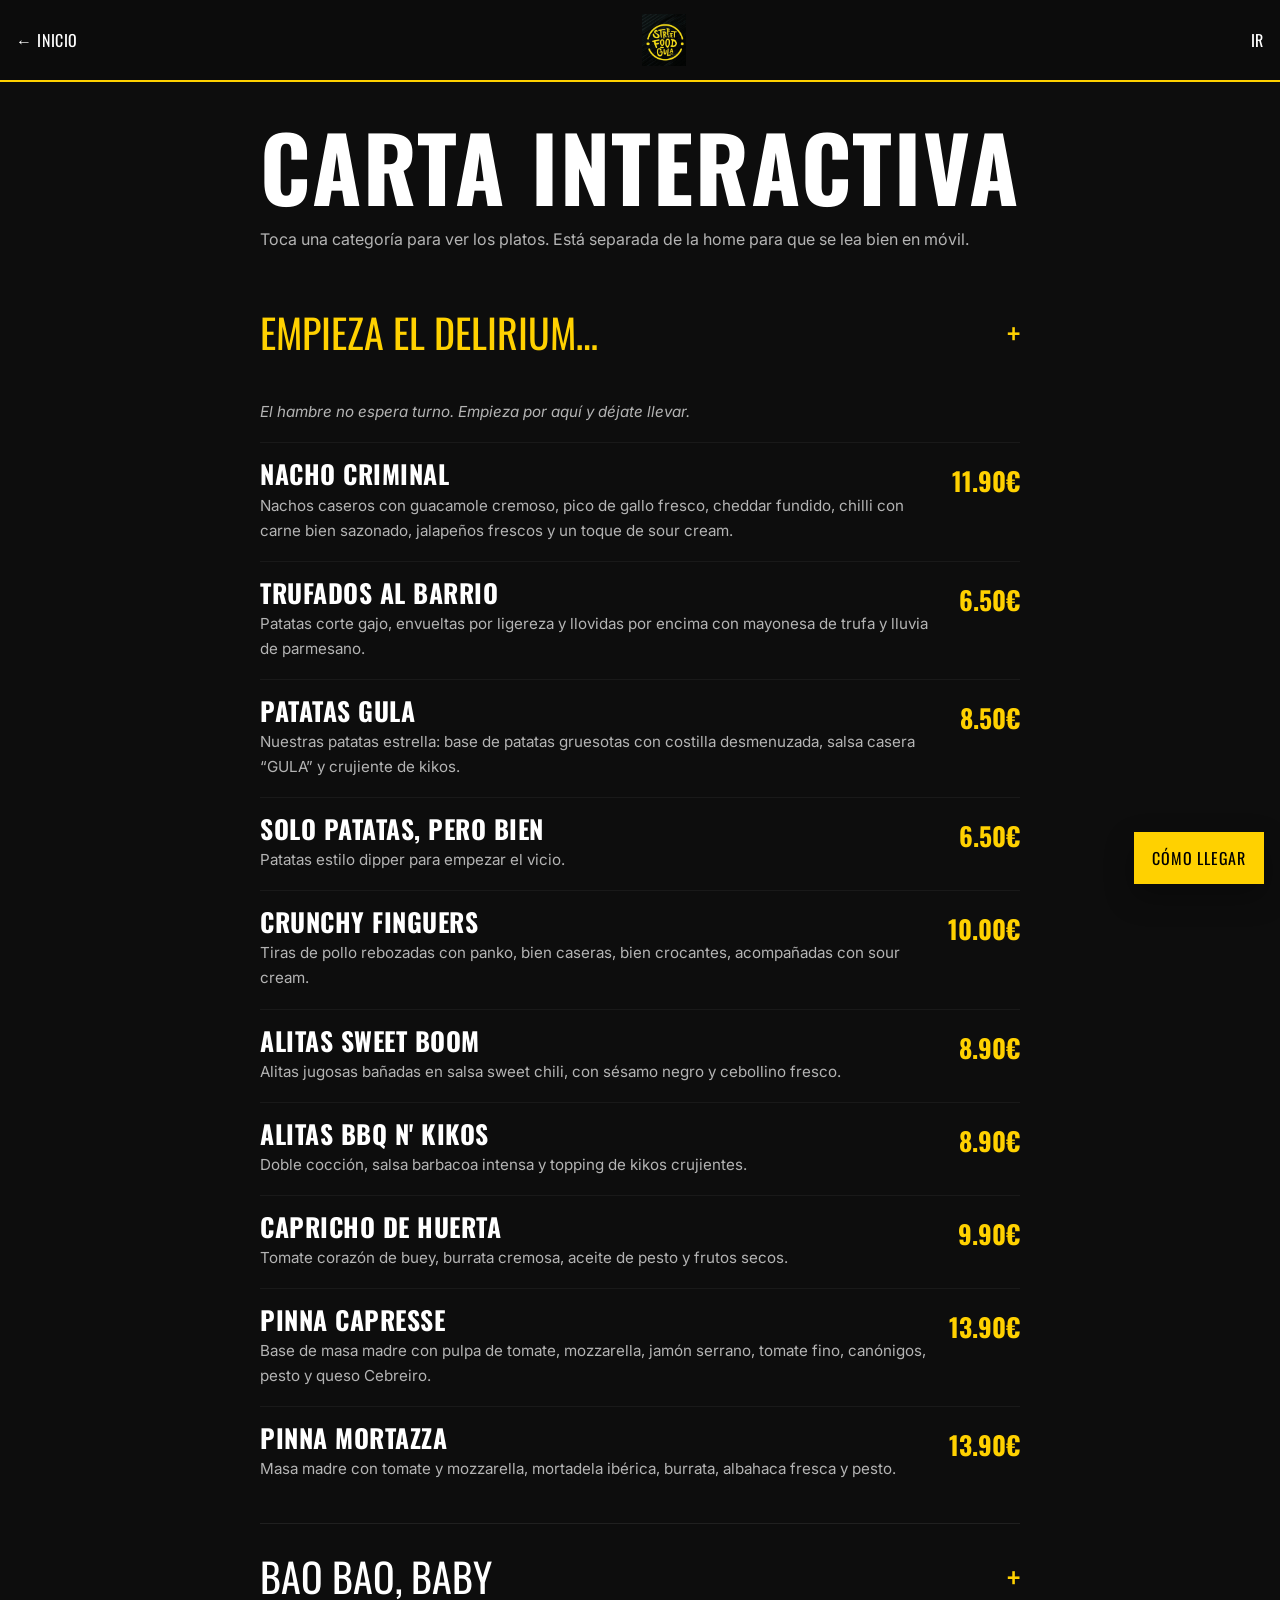
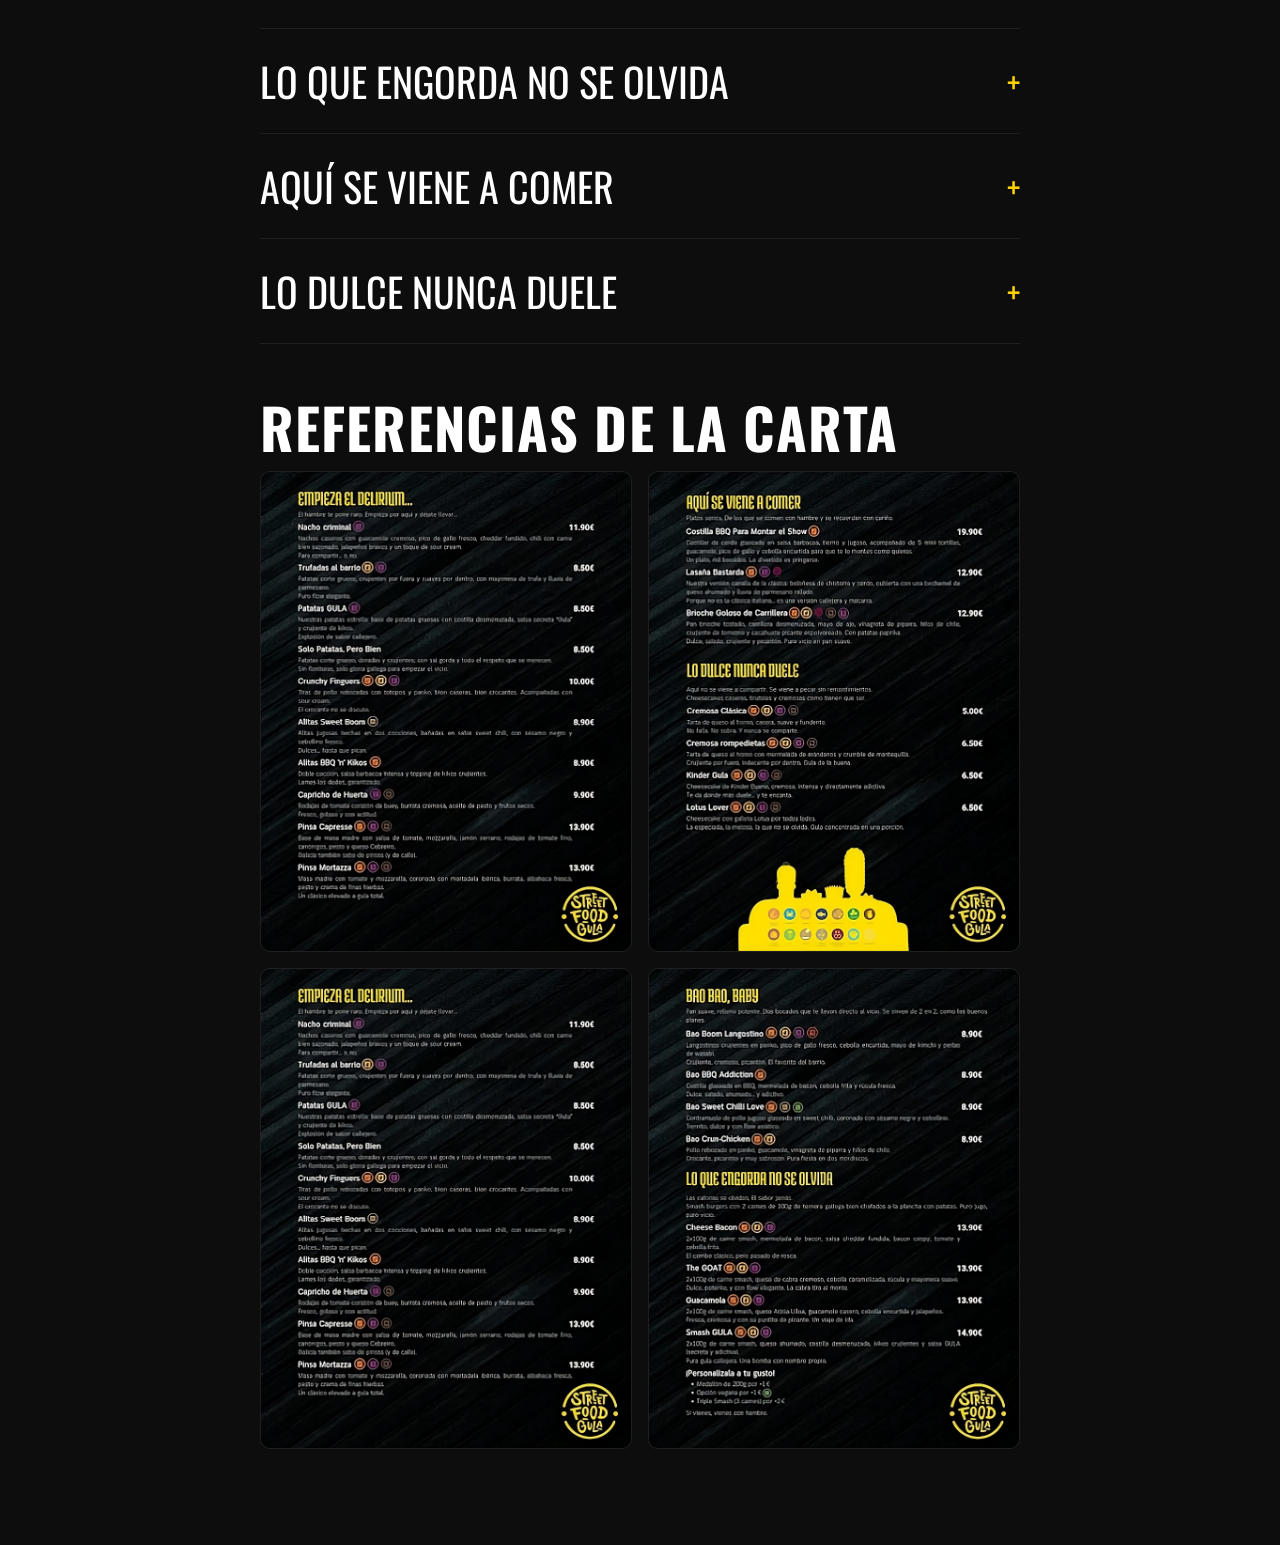
==== menu.html @ 39c8daf2 "Add files via upload" ====
<!DOCTYPE html>
<html lang="es">
<head>
  <meta charset="UTF-8" />
  <meta name="viewport" content="width=device-width, initial-scale=1.0" />
  <title>Carta | Street Food Gula</title>
  <link rel="preconnect" href="https://fonts.googleapis.com">
  <link rel="preconnect" href="https://fonts.gstatic.com" crossorigin>
  <link href="https://fonts.googleapis.com/css2?family=Oswald:wght@400;500;700&family=Inter:wght@400;500;600;700&display=swap" rel="stylesheet">
  <link rel="stylesheet" href="styles.css" />
</head>
<body class="menu-page">
  <header class="menu-header">
    <a href="index.html" class="back-link">← Inicio</a>
    <img src="assets/logo.png" alt="Street Food Gula">
    <a href="https://share.google/LR1T3JtPwgAeuGcsm" target="_blank" rel="noopener" class="back-link">Ir</a>
  </header>

  <main class="menu-main container narrow">
    <section class="menu-top">
      <h1>Carta interactiva</h1>
      <p>Toca una categoría para ver los platos. Está separada de la home para que se lea bien en móvil.</p>
    </section>

    <div class="accordion">
      <section class="accordion-item open">
        <button class="accordion-trigger">Empieza el Delirium… <span>+</span></button>
        <div class="accordion-content">
          <p class="menu-note">El hambre no espera turno. Empieza por aquí y déjate llevar.</p>
          <div class="menu-item"><div><h3>Nacho criminal</h3><p>Nachos caseros con guacamole cremoso, pico de gallo fresco, cheddar fundido, chilli con carne bien sazonado, jalapeños frescos y un toque de sour cream.</p></div><strong>11.90€</strong></div>
          <div class="menu-item"><div><h3>Trufados al barrio</h3><p>Patatas corte gajo, envueltas por ligereza y llovidas por encima con mayonesa de trufa y lluvia de parmesano.</p></div><strong>6.50€</strong></div>
          <div class="menu-item"><div><h3>Patatas GULA</h3><p>Nuestras patatas estrella: base de patatas gruesotas con costilla desmenuzada, salsa casera “GULA” y crujiente de kikos.</p></div><strong>8.50€</strong></div>
          <div class="menu-item"><div><h3>Solo Patatas, Pero Bien</h3><p>Patatas estilo dipper para empezar el vicio.</p></div><strong>6.50€</strong></div>
          <div class="menu-item"><div><h3>Crunchy Finguers</h3><p>Tiras de pollo rebozadas con panko, bien caseras, bien crocantes, acompañadas con sour cream.</p></div><strong>10.00€</strong></div>
          <div class="menu-item"><div><h3>Alitas Sweet Boom</h3><p>Alitas jugosas bañadas en salsa sweet chili, con sésamo negro y cebollino fresco.</p></div><strong>8.90€</strong></div>
          <div class="menu-item"><div><h3>Alitas BBQ n' Kikos</h3><p>Doble cocción, salsa barbacoa intensa y topping de kikos crujientes.</p></div><strong>8.90€</strong></div>
          <div class="menu-item"><div><h3>Capricho de Huerta</h3><p>Tomate corazón de buey, burrata cremosa, aceite de pesto y frutos secos.</p></div><strong>9.90€</strong></div>
          <div class="menu-item"><div><h3>Pinna Capresse</h3><p>Base de masa madre con pulpa de tomate, mozzarella, jamón serrano, tomate fino, canónigos, pesto y queso Cebreiro.</p></div><strong>13.90€</strong></div>
          <div class="menu-item"><div><h3>Pinna Mortazza</h3><p>Masa madre con tomate y mozzarella, mortadela ibérica, burrata, albahaca fresca y pesto.</p></div><strong>13.90€</strong></div>
        </div>
      </section>

      <section class="accordion-item">
        <button class="accordion-trigger">Bao Bao, Baby <span>+</span></button>
        <div class="accordion-content">
          <p class="menu-note">Pan suave, relleno potente. Dos bocados que te llevan directo al vicio.</p>
          <div class="menu-item"><div><h3>Bao Boom Langostino</h3><p>Langostinos crujientes en panko, pico de gallo fresco, cebolla encurtida, mayo de kimchi y perlas de wasabi.</p></div><strong>8.90€</strong></div>
          <div class="menu-item"><div><h3>Bao BBQ Addiction</h3><p>Costilla glaseada en BBQ, mermelada de bacon, cebolla frita y rúcula fresca.</p></div><strong>8.90€</strong></div>
          <div class="menu-item"><div><h3>Bao Sweet Chilli Love</h3><p>Contramuslo de pollo glaseado en sweet chilli, con sésamo negro y cebollino.</p></div><strong>8.90€</strong></div>
          <div class="menu-item"><div><h3>Bao Crum-Chicken</h3><p>Pollo rebozado en panko, guacamole, vinagreta de páprika y hilos de chile.</p></div><strong>8.90€</strong></div>
        </div>
      </section>

      <section class="accordion-item">
        <button class="accordion-trigger">Lo que engorda no se olvida <span>+</span></button>
        <div class="accordion-content">
          <p class="menu-note">Smash burgers con 2 carnes de 100g de ternera gallega bien chafadas a la plancha.</p>
          <div class="menu-item"><div><h3>Cheese Bacon</h3><p>Carne smash, mermelada de bacon, salsa cheddar fundida, bacon crispy, tomate y cebolla frita.</p></div><strong>13.90€</strong></div>
          <div class="menu-item"><div><h3>The GOAT</h3><p>Queso de cabra cremoso, cebolla caramelizada, rúcula y mayonesa suave.</p></div><strong>13.90€</strong></div>
          <div class="menu-item"><div><h3>Guacamola</h3><p>Queso Arzúa Ulloa, guacamole casero, cebolla encurtida y jalapeños.</p></div><strong>13.90€</strong></div>
          <div class="menu-item"><div><h3>Smash GULA</h3><p>Queso ahumado, costilla desmenuzada, kikos crujientes y salsa GULA secreta.</p></div><strong>14.90€</strong></div>
          <div class="extra-box">
            <p class="extra-title">¡Personalízala a tu gusto!</p>
            <p>· Módulón de 200g por +1€</p>
            <p>· Opción vegana por +1€</p>
            <p>· Triple Smash (3 carnes) por +2€</p>
          </div>
        </div>
      </section>

      <section class="accordion-item">
        <button class="accordion-trigger">Aquí se viene a comer <span>+</span></button>
        <div class="accordion-content">
          <p class="menu-note">Platos serios. De los que se comen con hambre y te recuerdan con cariño.</p>
          <div class="menu-item"><div><h3>Costilla BBQ Para Montar el Show</h3><p>Costillar glaseado con mini tortillas, guacamole, pico de gallo y cebolla encurtida para montarlo a tu gusto.</p></div><strong>19.90€</strong></div>
          <div class="menu-item"><div><h3>Lasaña Bastarda</h3><p>Versión canalla de la clásica, con bolonesa potente y bechamel de queso ahumado.</p></div><strong>12.90€</strong></div>
          <div class="menu-item"><div><h3>Brioche Goloso de Carrillera</h3><p>Pan brioche tostado, carrillera desmenuzada, mayo de ajo y toques crujientes y picantes.</p></div><strong>12.90€</strong></div>
        </div>
      </section>

      <section class="accordion-item">
        <button class="accordion-trigger">Lo dulce nunca duele <span>+</span></button>
        <div class="accordion-content">
          <p class="menu-note">Aquí no se viene a compartir. Se viene a pecar sin remordimientos.</p>
          <div class="menu-item"><div><h3>Cremosa Clásica</h3><p>Tarta de queso al horno, casera, suave y fundente.</p></div><strong>5.00€</strong></div>
          <div class="menu-item"><div><h3>Cremosa rompedietas</h3><p>Tarta de queso con mermelada de arándanos y crumble de mantequilla.</p></div><strong>6.50€</strong></div>
          <div class="menu-item"><div><h3>Kinder Gula</h3><p>Cheesecake de Kinder Bueno, cremosa, intensa y adictiva.</p></div><strong>6.50€</strong></div>
          <div class="menu-item"><div><h3>Lotus Lover</h3><p>Cheesecake con galleta Lotus por todos lados.</p></div><strong>6.50€</strong></div>
        </div>
      </section>
    </div>

    <section class="menu-gallery">
      <h2>Referencias de la carta</h2>
      <div class="menu-gallery-grid">
        <img src="assets/menu1.webp" alt="Carta Street Food Gula 1">
        <img src="assets/menu2.webp" alt="Carta Street Food Gula 2">
        <img src="assets/menu3.webp" alt="Carta Street Food Gula 3">
        <img src="assets/menu4.webp" alt="Carta Street Food Gula 4">
      </div>
    </section>
  </main>

  <a href="https://share.google/LR1T3JtPwgAeuGcsm" target="_blank" rel="noopener" class="floating-cta">Cómo llegar</a>
  <script src="script.js"></script>
</body>
</html>
---- styles.css ----
:root {
  --bg: #0b0b0b;
  --panel: #111111;
  --text: #ffffff;
  --muted: #b4b4b4;
  --yellow: #ffd100;
  --border: rgba(255,255,255,0.08);
}
* { box-sizing: border-box; }
html { scroll-behavior: smooth; }
body {
  margin: 0;
  font-family: 'Inter', sans-serif;
  color: var(--text);
  background: linear-gradient(rgba(0,0,0,.82), rgba(0,0,0,.82)), #0b0b0b;
  background-image: linear-gradient(rgba(0,0,0,.86), rgba(0,0,0,.86)), radial-gradient(circle at top left, rgba(255,209,0,.08), transparent 35%);
  overflow-x: hidden;
}
img { max-width: 100%; display: block; }
a { color: inherit; text-decoration: none; }
.container { width: min(1120px, calc(100% - 32px)); margin: 0 auto; }
.narrow { width: min(760px, calc(100% - 32px)); }
.centered { text-align: center; }
h1,h2,h3 {
  font-family: 'Oswald', sans-serif;
  text-transform: uppercase;
  line-height: 0.98;
  letter-spacing: 0.02em;
  margin: 0 0 16px;
  max-width: 100%;
  overflow-wrap: anywhere;
}
h1 { font-size: clamp(2.6rem, 7vw, 5.8rem); }
h2 { font-size: clamp(2rem, 4.8vw, 3.5rem); }
h3 { font-size: clamp(1.4rem, 3vw, 2rem); }
p { line-height: 1.65; color: var(--muted); }
.btn {
  display: inline-flex;
  align-items: center;
  justify-content: center;
  gap: 8px;
  padding: 14px 24px;
  font-family: 'Oswald', sans-serif;
  text-transform: uppercase;
  letter-spacing: .08em;
  border: 2px solid transparent;
  transition: .25s ease;
}
.btn:hover { transform: translateY(-1px); }
.btn-yellow { background: var(--yellow); color: #000; }
.btn-yellow:hover { background: #fff; }
.btn-outline, .btn-outline-yellow { border-color: var(--yellow); color: var(--yellow); }
.btn-outline:hover, .btn-outline-yellow:hover { background: var(--yellow); color: #000; }
.btn-white { background: #fff; color: #000; }
.btn-black { background: #000; color: var(--yellow); }
.site-header {
  position: fixed; top: 0; left: 0; right: 0; z-index: 30;
  background: rgba(0,0,0,.82); backdrop-filter: blur(10px); border-bottom: 1px solid var(--border);
}
.nav-wrap { display: flex; align-items: center; justify-content: space-between; padding: 12px 0; }
.brand img { width: 52px; height: 52px; object-fit: contain; }
.nav-links { display: flex; align-items: center; gap: 16px; }
.nav-links a:not(.btn) { color: var(--muted); font-size: .95rem; }
.hero { position: relative; min-height: 100svh; display: grid; place-items: center; }
.hero-bg, .hero-bg img, .hero-overlay { position: absolute; inset: 0; }
.hero-bg img { width: 100%; height: 100%; object-fit: cover; object-position: center; }
.hero-overlay { background: rgba(0,0,0,.62); }
.hero-content { position: relative; z-index: 2; text-align: center; padding-top: 88px; }
.hero-logo { width: 92px; margin: 0 auto 24px; }
.hero h1 span, .cta-final h2 span { color: var(--yellow); }
.hero p { font-size: 1.1rem; max-width: 560px; margin: 0 auto 28px; color: rgba(255,255,255,.9); }
.hero-actions { display: flex; gap: 14px; justify-content: center; flex-wrap: wrap; }
.band-yellow { padding: 84px 0; border-top: 4px solid var(--yellow); border-bottom: 4px solid var(--yellow); }
.band-yellow .kicker { color: var(--yellow); font-family: 'Oswald', sans-serif; text-transform: uppercase; font-size: 1.25rem; letter-spacing: .06em; }
.concept, .menu-preview, .instagram-block, .cta-final, .venue { padding: 88px 0; }
.concept { background: #111; }
.two-col { display: grid; grid-template-columns: 1.1fr 1fr; gap: 48px; align-items: center; }
.image-card { border: 4px solid #fff; box-shadow: 0 20px 60px rgba(0,0,0,.35); overflow: hidden; }
.tilt-left { transform: rotate(-2deg); }
.text-block h2 { color: var(--yellow); }
.text-block p { margin-bottom: 24px; }
.venue { position: relative; }
.venue::before { content: ''; position: absolute; inset: 0; background: rgba(255,209,0,.06); }
.grid-venue { position: relative; z-index: 1; display: grid; grid-template-columns: 2fr 1fr; gap: 24px; align-items: stretch; }
.wide-photo img { width: 100%; height: 100%; min-height: 360px; object-fit: cover; filter: grayscale(1); transition: .5s ease; }
.wide-photo img:hover { filter: grayscale(0); }
.venue-card { background: var(--yellow); color: #000; padding: 32px; display: flex; flex-direction: column; justify-content: center; }
.venue-card p { color: rgba(0,0,0,.78); }
.gallery { padding: 0 0 88px; }
.gallery-grid { display: grid; grid-template-columns: repeat(4,1fr); gap: 8px; }
.gallery-grid img { width: 100%; aspect-ratio: 1/1; object-fit: cover; }
.menu-preview { background: #111; border-top: 4px solid var(--yellow); }
.subtitle { margin-bottom: 32px; }
.preview-grid { display: grid; grid-template-columns: repeat(2,1fr); gap: 16px; margin: 40px 0; }
.preview-card { border: 1px solid var(--border); background: rgba(255,255,255,.03); padding: 20px; text-align: left; }
.preview-card h3 { color: var(--yellow); margin-bottom: 14px; font-size: clamp(1.25rem,2vw,1.5rem); }
.preview-card ul { margin: 0; padding: 0; list-style: none; }
.preview-card li { color: rgba(255,255,255,.78); margin: 8px 0; }
.location-strip { background: var(--yellow); color: #000; padding: 18px 0; }
.strip-wrap { display: flex; align-items: center; justify-content: space-between; gap: 16px; }
.strip-wrap p { color: #000; margin: 0; font-weight: 700; }
.cta-final { background: #000; }
.footer-logo { width: 88px; margin: 0 auto 24px; }
.instagram-block { background: #111; border-top: 1px solid var(--border); }
.site-footer { background: #000; border-top: 1px solid var(--border); padding: 28px 0; }
.footer-wrap { display: flex; align-items: center; justify-content: space-between; gap: 20px; }
.footer-brand { display: flex; align-items: center; gap: 14px; }
.footer-brand img { width: 42px; height: 42px; object-fit: contain; }
.footer-brand p { margin: 4px 0 0; font-size: .8rem; }
.footer-links { display: flex; flex-wrap: wrap; gap: 16px; color: var(--muted); }

.menu-page { background: #0d0d0d; }
.menu-header {
  position: sticky; top: 0; z-index: 30; display: flex; align-items: center; justify-content: space-between;
  padding: 14px 16px; background: rgba(13,13,13,.94); backdrop-filter: blur(10px); border-bottom: 2px solid var(--yellow);
}
.menu-header img { width: 52px; height: 52px; object-fit: contain; }
.back-link { color: #fff; font-family: 'Oswald', sans-serif; text-transform: uppercase; letter-spacing: .04em; }
.menu-main { padding: 40px 0 96px; }
.menu-top p { margin-bottom: 28px; }
.accordion-item { border-bottom: 1px solid var(--border); }
.accordion-trigger {
  width: 100%; background: transparent; border: 0; color: #fff; cursor: pointer; text-align: left;
  display: flex; justify-content: space-between; align-items: center; padding: 22px 0; font-family: 'Oswald', sans-serif;
  text-transform: uppercase; font-size: clamp(1.5rem, 4vw, 2.5rem);
}
.accordion-trigger span { color: var(--yellow); font-size: 2rem; }
.accordion-content { display: none; padding: 0 0 24px; }
.accordion-item.open .accordion-content { display: block; }
.accordion-item.open .accordion-trigger { color: var(--yellow); }
.menu-note { font-style: italic; font-size: .95rem; margin-bottom: 18px; }
.menu-item {
  display: grid; grid-template-columns: 1fr auto; gap: 16px; align-items: start;
  padding: 18px 0; border-top: 1px solid rgba(255,255,255,.05);
}
.menu-item h3 { font-size: clamp(1.15rem, 3vw, 1.6rem); margin-bottom: 6px; }
.menu-item p { font-size: .95rem; margin: 0; }
.menu-item strong { font-family: 'Oswald', sans-serif; color: var(--yellow); font-size: clamp(1.2rem, 3vw, 1.6rem); white-space: nowrap; }
.extra-box { margin-top: 16px; padding: 16px; background: rgba(255,209,0,.08); border-top: 1px solid rgba(255,209,0,.3); }
.extra-title { color: var(--yellow); font-family: 'Oswald', sans-serif; text-transform: uppercase; }
.menu-gallery { padding-top: 56px; }
.menu-gallery-grid { display: grid; grid-template-columns: repeat(2,1fr); gap: 16px; }
.menu-gallery-grid img { width: 100%; border: 1px solid var(--border); border-radius: 10px; }
.floating-cta {
  position: fixed; right: 16px; bottom: 16px; z-index: 40; background: var(--yellow); color: #000;
  padding: 14px 18px; font-family: 'Oswald', sans-serif; text-transform: uppercase; letter-spacing: .05em;
  box-shadow: 0 12px 30px rgba(0,0,0,.3);
}

@media (max-width: 860px) {
  .two-col, .grid-venue, .preview-grid, .gallery-grid, .menu-gallery-grid { grid-template-columns: 1fr; }
  .strip-wrap, .footer-wrap { flex-direction: column; text-align: center; }
}
@media (max-width: 640px) {
  .nav-links a:not(.btn) { display: none; }
  .hero-actions { flex-direction: column; }
  .concept, .menu-preview, .instagram-block, .cta-final, .venue, .band-yellow { padding: 68px 0; }
  .menu-item { grid-template-columns: 1fr; }
  .menu-item strong { padding-top: 6px; }
}
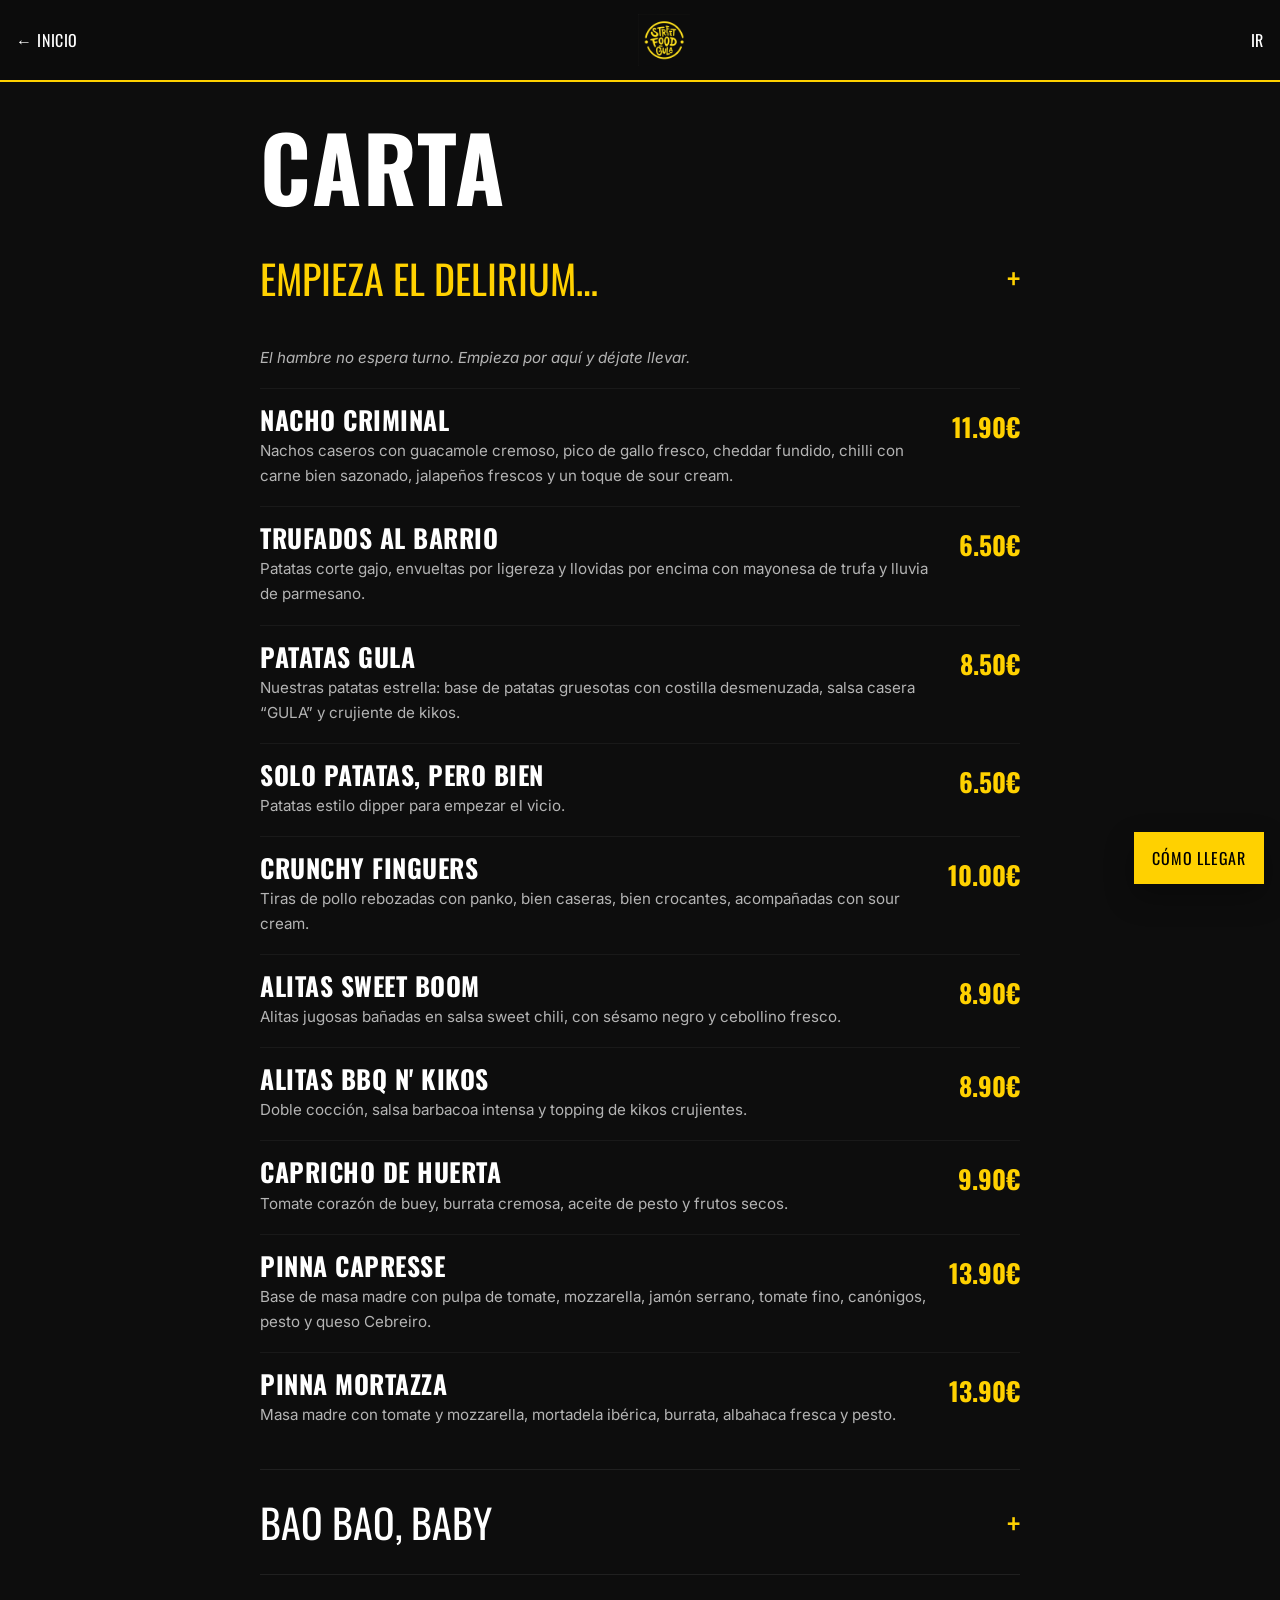
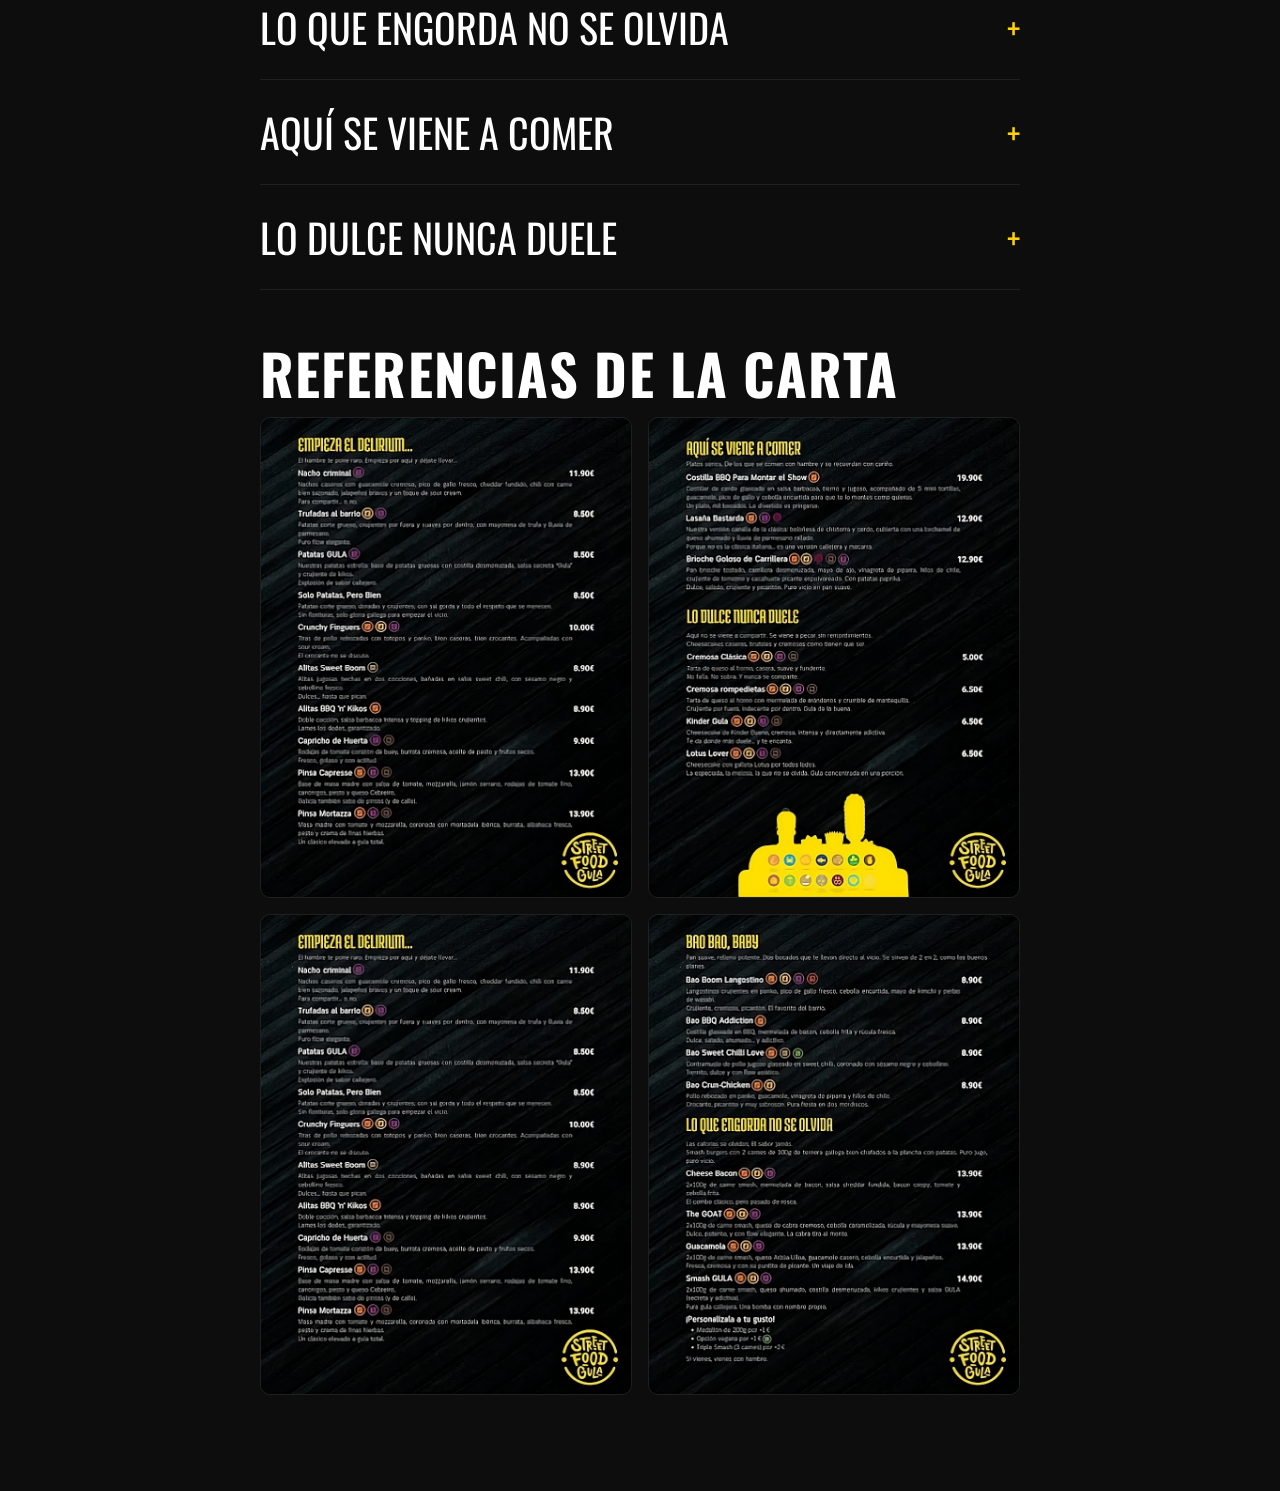
==== commit 507edeb8: "Update menu.html" ====
--- a/menu.html
+++ b/menu.html
@@ -18,8 +18,7 @@
 
   <main class="menu-main container narrow">
     <section class="menu-top">
-      <h1>Carta interactiva</h1>
-      <p>Toca una categoría para ver los platos. Está separada de la home para que se lea bien en móvil.</p>
+      <h1>Carta </h1>
     </section>
 
     <div class="accordion">
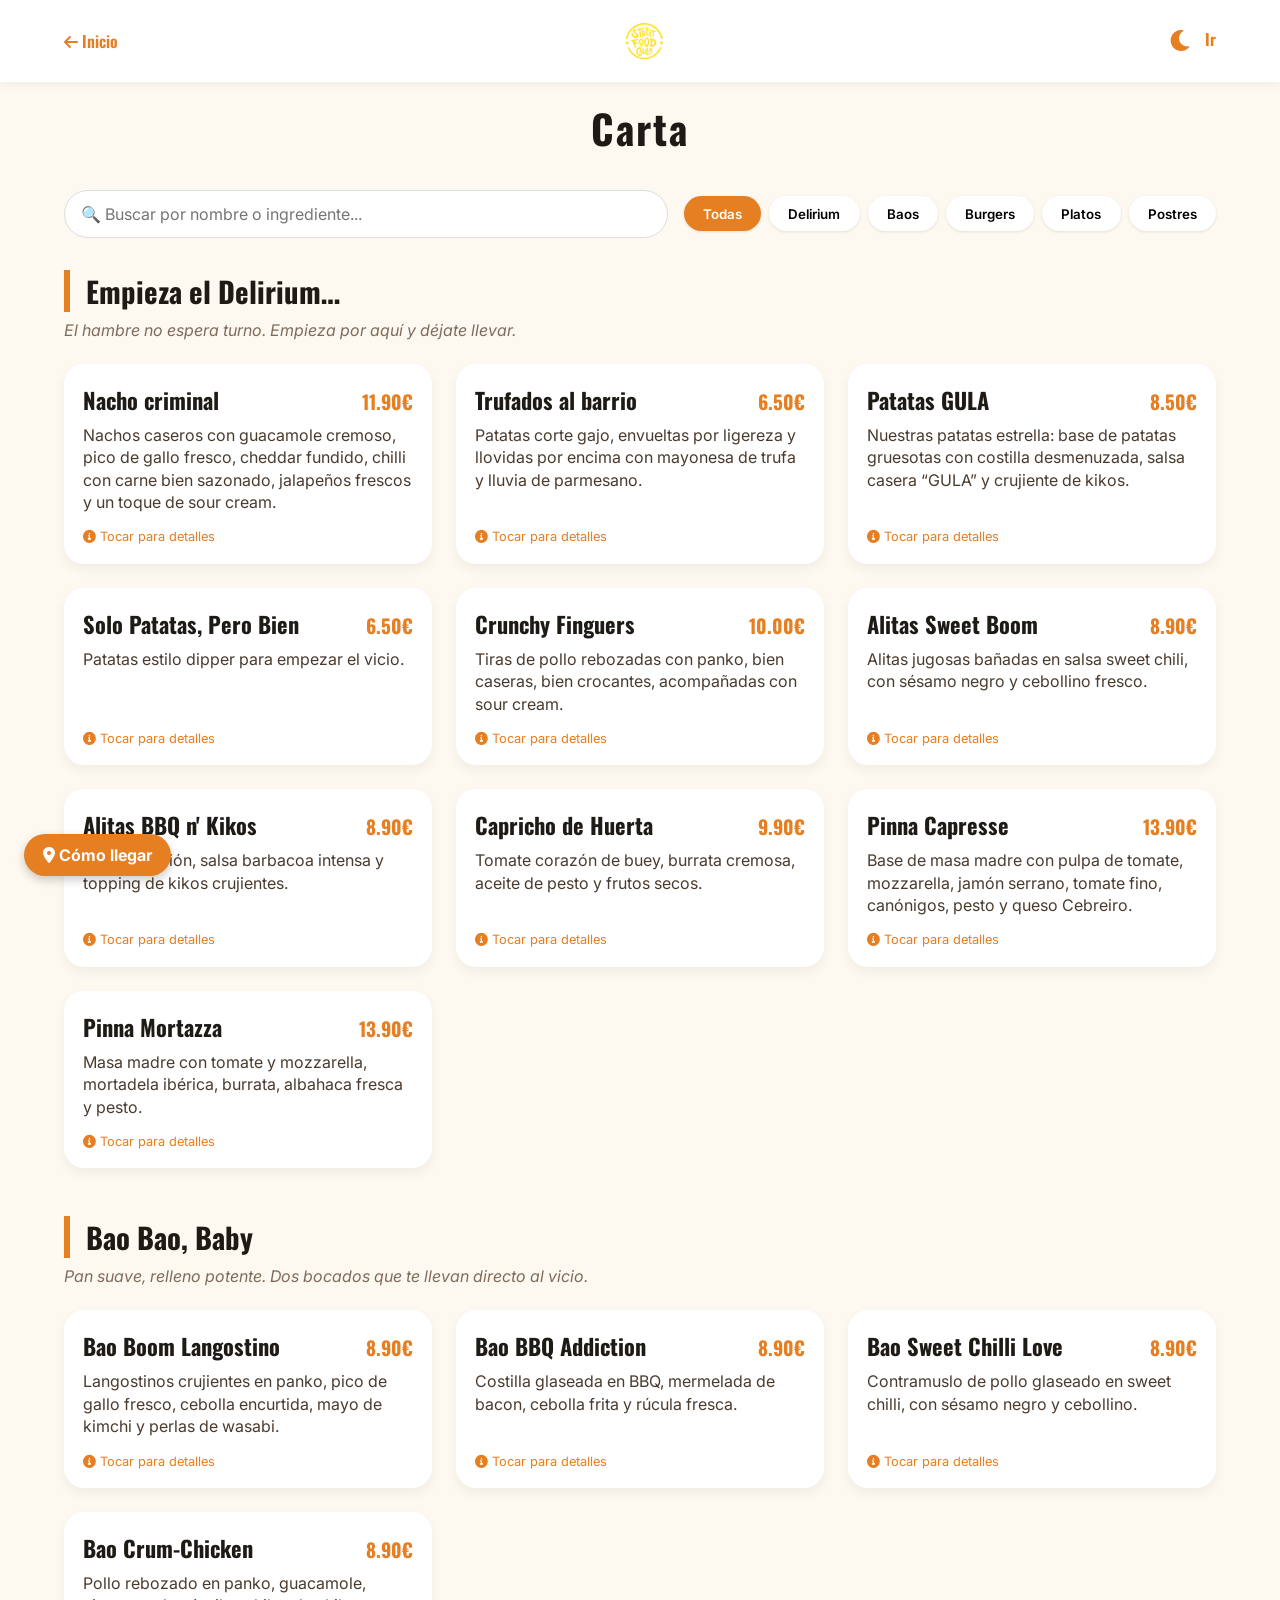
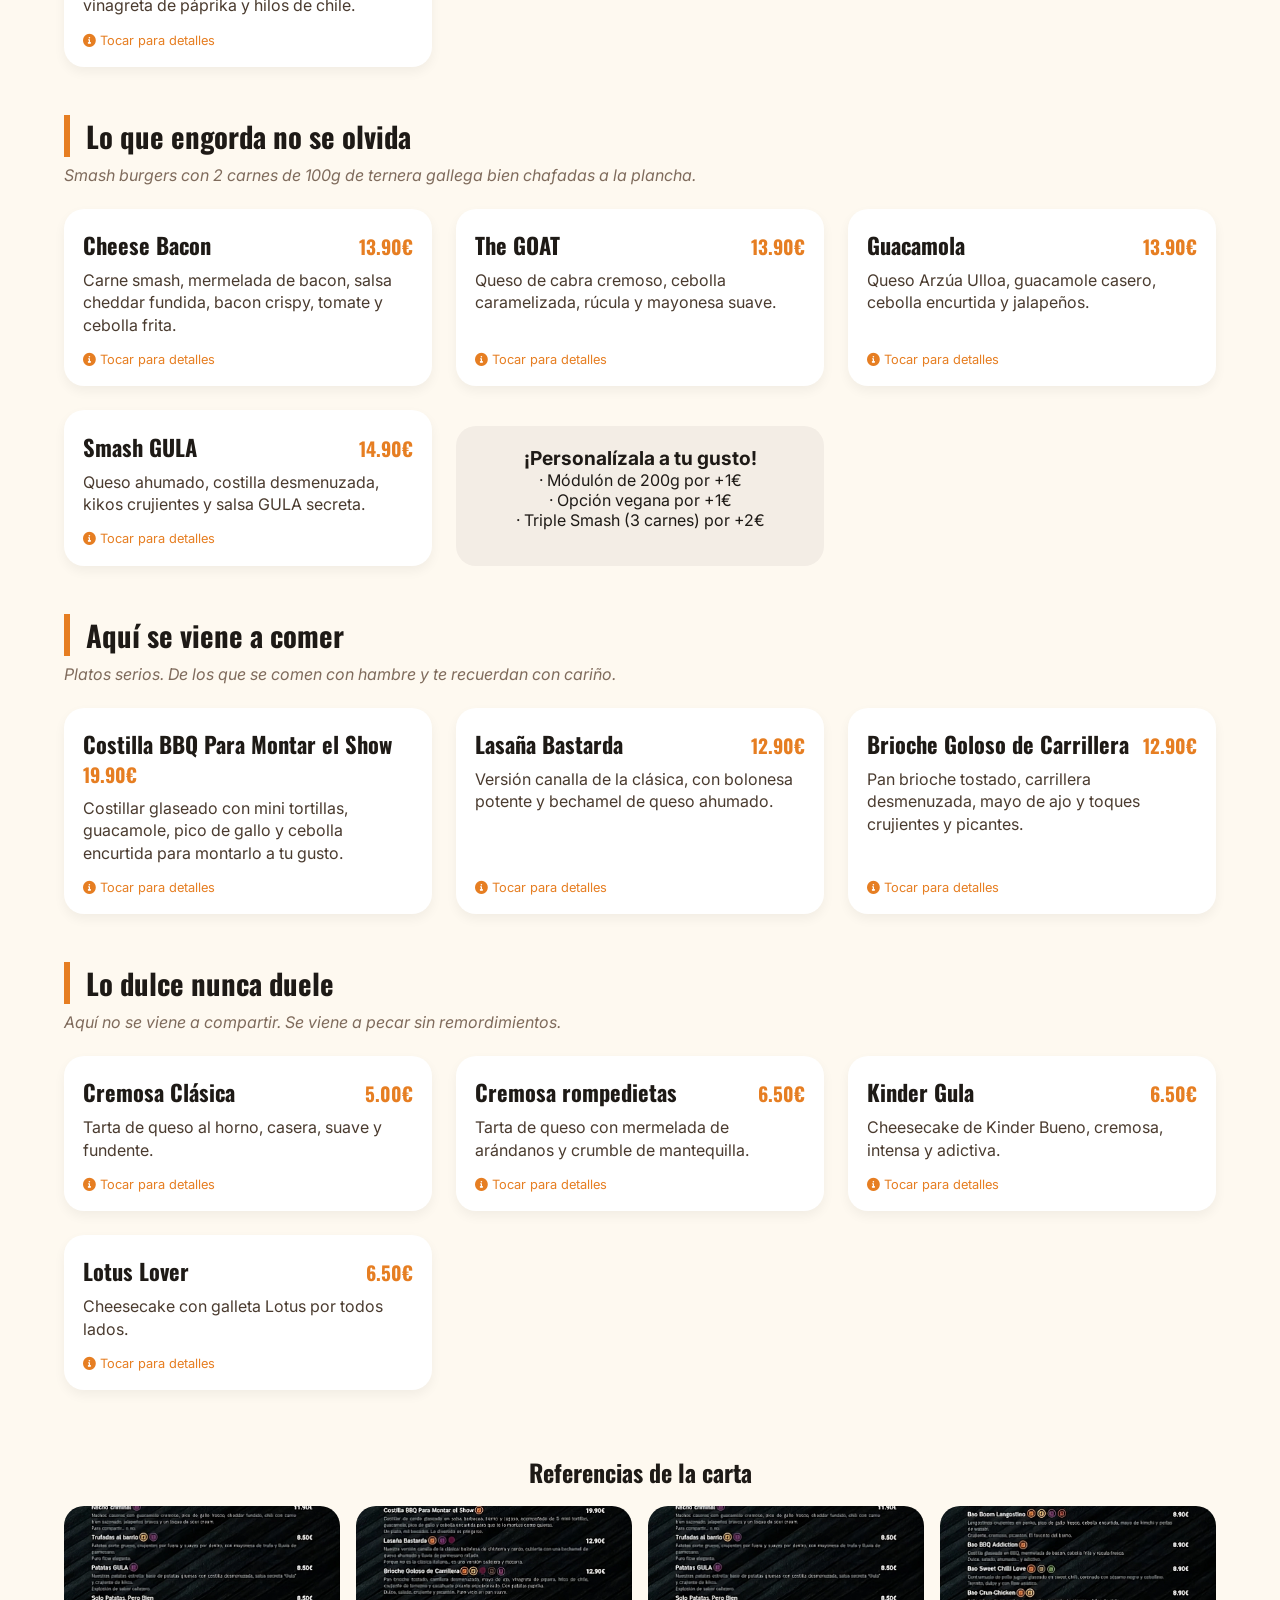
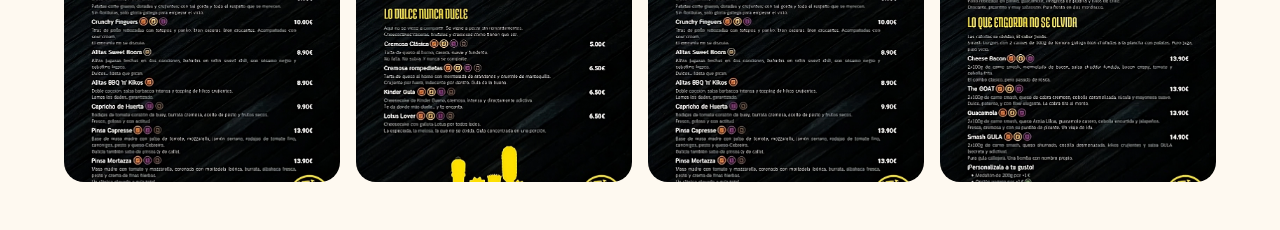
==== commit 5abb6352: "Update menu.html" ====
--- a/menu.html
+++ b/menu.html
@@ -2,92 +2,420 @@
 <html lang="es">
 <head>
   <meta charset="UTF-8" />
-  <meta name="viewport" content="width=device-width, initial-scale=1.0" />
+  <meta name="viewport" content="width=device-width, initial-scale=1.0, user-scalable=yes" />
   <title>Carta | Street Food Gula</title>
+  <!-- Google Fonts + Font Awesome -->
   <link rel="preconnect" href="https://fonts.googleapis.com">
   <link rel="preconnect" href="https://fonts.gstatic.com" crossorigin>
   <link href="https://fonts.googleapis.com/css2?family=Oswald:wght@400;500;700&family=Inter:wght@400;500;600;700&display=swap" rel="stylesheet">
-  <link rel="stylesheet" href="styles.css" />
+  <link rel="stylesheet" href="https://cdnjs.cloudflare.com/ajax/libs/font-awesome/6.0.0-beta3/css/all.min.css">
+  <style>
+    * {
+      margin: 0;
+      padding: 0;
+      box-sizing: border-box;
+    }
+
+    body {
+      font-family: 'Inter', sans-serif;
+      background-color: #fef9f0;
+      color: #1e1a16;
+      transition: background-color 0.3s, color 0.2s;
+      scroll-behavior: smooth;
+    }
+
+    /* Modo oscuro */
+    body.dark {
+      background-color: #121212;
+      color: #f0e6d8;
+    }
+
+    body.dark .menu-header,
+    body.dark .floating-cta,
+    body.dark .category-filter button,
+    body.dark .card,
+    body.dark .extra-box,
+    body.dark .menu-gallery {
+      background-color: #1e1e1e;
+      color: #f0e6d8;
+      border-color: #333;
+    }
+
+    body.dark .card {
+      background: #2a2a2a;
+    }
+
+    body.dark .search-box input {
+      background: #2a2a2a;
+      color: #fff;
+      border-color: #444;
+    }
+
+    body.dark .category-filter button.active {
+      background-color: #e67e22;
+      color: white;
+    }
+
+    /* Header */
+    .menu-header {
+      display: flex;
+      justify-content: space-between;
+      align-items: center;
+      padding: 1rem 5%;
+      background-color: #ffffff;
+      box-shadow: 0 2px 10px rgba(0,0,0,0.05);
+      flex-wrap: wrap;
+      gap: 1rem;
+      position: sticky;
+      top: 0;
+      z-index: 100;
+    }
+
+    .menu-header img {
+      height: 50px;
+      object-fit: contain;
+    }
+
+    .back-link {
+      text-decoration: none;
+      font-weight: 600;
+      color: #e67e22;
+      font-family: 'Oswald', sans-serif;
+    }
+
+    .theme-toggle {
+      background: none;
+      border: none;
+      font-size: 1.5rem;
+      cursor: pointer;
+      color: #e67e22;
+    }
+
+    /* layout principal */
+    .container {
+      max-width: 1300px;
+      margin: 0 auto;
+      padding: 1rem 5% 3rem;
+    }
+
+    .menu-top {
+      text-align: center;
+      margin-bottom: 2rem;
+    }
+
+    .menu-top h1 {
+      font-family: 'Oswald', sans-serif;
+      font-size: 2.5rem;
+      letter-spacing: 2px;
+    }
+
+    /* buscador y filtros */
+    .controls {
+      display: flex;
+      flex-wrap: wrap;
+      justify-content: space-between;
+      align-items: center;
+      gap: 1rem;
+      margin-bottom: 2rem;
+    }
+
+    .search-box {
+      flex: 2;
+      min-width: 200px;
+    }
+
+    .search-box input {
+      width: 100%;
+      padding: 0.8rem 1rem;
+      border-radius: 50px;
+      border: 1px solid #ddd;
+      font-size: 1rem;
+      font-family: 'Inter', sans-serif;
+      outline: none;
+      transition: 0.2s;
+    }
+
+    .search-box input:focus {
+      border-color: #e67e22;
+    }
+
+    .category-filter {
+      display: flex;
+      flex-wrap: wrap;
+      gap: 0.5rem;
+      justify-content: center;
+    }
+
+    .category-filter button {
+      background: white;
+      border: none;
+      padding: 0.6rem 1.2rem;
+      border-radius: 40px;
+      font-weight: 600;
+      font-family: 'Inter', sans-serif;
+      cursor: pointer;
+      transition: 0.2s;
+      box-shadow: 0 1px 3px rgba(0,0,0,0.1);
+    }
+
+    .category-filter button.active {
+      background-color: #e67e22;
+      color: white;
+    }
+
+    /* grid de categorías */
+    .category-section {
+      margin-bottom: 3rem;
+      scroll-margin-top: 90px;
+    }
+
+    .category-title {
+      font-family: 'Oswald', sans-serif;
+      font-size: 1.8rem;
+      border-left: 6px solid #e67e22;
+      padding-left: 1rem;
+      margin-bottom: 0.5rem;
+    }
+
+    .category-note {
+      font-style: italic;
+      margin-bottom: 1.5rem;
+      color: #7f6b5c;
+    }
+    body.dark .category-note {
+      color: #bbaa99;
+    }
+
+    .cards-grid {
+      display: grid;
+      grid-template-columns: 1fr;
+      gap: 1.5rem;
+    }
+
+    .card {
+      background: white;
+      border-radius: 20px;
+      padding: 1.2rem;
+      box-shadow: 0 5px 12px rgba(0,0,0,0.05);
+      transition: transform 0.2s ease, box-shadow 0.2s;
+      cursor: pointer;
+      display: flex;
+      flex-direction: column;
+      justify-content: space-between;
+    }
+
+    .card:hover {
+      transform: translateY(-5px);
+      box-shadow: 0 15px 25px rgba(0,0,0,0.1);
+    }
+
+    .card h3 {
+      font-family: 'Oswald', sans-serif;
+      font-size: 1.4rem;
+      margin-bottom: 0.5rem;
+      display: flex;
+      justify-content: space-between;
+      align-items: baseline;
+      flex-wrap: wrap;
+    }
+
+    .card .price {
+      font-weight: 800;
+      color: #e67e22;
+      font-size: 1.2rem;
+    }
+
+    .card p {
+      color: #4a3b2f;
+      line-height: 1.4;
+      margin: 0.5rem 0;
+    }
+    body.dark .card p {
+      color: #cfc5b8;
+    }
+
+    .extra-box {
+      background: #f3ede5;
+      border-radius: 20px;
+      padding: 1.2rem;
+      margin-top: 1rem;
+      text-align: center;
+    }
+    .extra-title {
+      font-weight: bold;
+      font-size: 1.2rem;
+    }
+
+    /* galería */
+    .menu-gallery {
+      margin-top: 4rem;
+      text-align: center;
+    }
+    .menu-gallery h2 {
+      font-family: 'Oswald', sans-serif;
+      margin-bottom: 1rem;
+    }
+    .menu-gallery-grid {
+      display: grid;
+      grid-template-columns: repeat(auto-fit, minmax(200px, 1fr));
+      gap: 1rem;
+    }
+    .menu-gallery-grid img {
+      width: 100%;
+      border-radius: 20px;
+      object-fit: cover;
+      aspect-ratio: 1 / 1;
+    }
+
+    /* botón flotante volver arriba */
+    .go-top {
+      position: fixed;
+      bottom: 2rem;
+      right: 1.5rem;
+      background-color: #e67e22;
+      color: white;
+      width: 48px;
+      height: 48px;
+      border-radius: 50%;
+      display: flex;
+      align-items: center;
+      justify-content: center;
+      font-size: 1.6rem;
+      cursor: pointer;
+      opacity: 0;
+      visibility: hidden;
+      transition: 0.2s;
+      z-index: 99;
+      box-shadow: 0 4px 12px rgba(0,0,0,0.2);
+    }
+    .go-top.show {
+      opacity: 1;
+      visibility: visible;
+    }
+
+    /* modal */
+    .modal {
+      display: none;
+      position: fixed;
+      top: 0;
+      left: 0;
+      width: 100%;
+      height: 100%;
+      background-color: rgba(0,0,0,0.8);
+      z-index: 1000;
+      justify-content: center;
+      align-items: center;
+    }
+    .modal-content {
+      background: white;
+      max-width: 450px;
+      width: 90%;
+      border-radius: 28px;
+      padding: 1.8rem;
+      position: relative;
+      animation: fadeInUp 0.2s;
+    }
+    body.dark .modal-content {
+      background: #2a2a2a;
+      color: #f0e6d8;
+    }
+    .modal-content h3 {
+      font-size: 1.8rem;
+      margin-bottom: 0.5rem;
+    }
+    .allergens {
+      display: flex;
+      gap: 0.8rem;
+      margin: 1rem 0;
+      font-size: 1.2rem;
+    }
+    .close-modal {
+      position: absolute;
+      top: 12px;
+      right: 20px;
+      font-size: 1.8rem;
+      cursor: pointer;
+    }
+    @keyframes fadeInUp {
+      from { opacity: 0; transform: translateY(20px);}
+      to { opacity: 1; transform: translateY(0);}
+    }
+    .floating-cta {
+      position: fixed;
+      bottom: 1.5rem;
+      left: 1.5rem;
+      background: #e67e22;
+      color: white;
+      padding: 0.7rem 1.2rem;
+      border-radius: 40px;
+      text-decoration: none;
+      font-weight: bold;
+      z-index: 99;
+      box-shadow: 0 4px 10px rgba(0,0,0,0.2);
+    }
+    @media (max-width: 768px) {
+      .cards-grid {
+        grid-template-columns: 1fr;
+      }
+      .category-filter button {
+        padding: 0.4rem 1rem;
+        font-size: 0.8rem;
+      }
+      .menu-header {
+        flex-direction: row;
+        justify-content: space-between;
+      }
+      .category-title {
+        font-size: 1.5rem;
+      }
+    }
+    @media (min-width: 768px) {
+      .cards-grid {
+        grid-template-columns: repeat(2, 1fr);
+      }
+    }
+    @media (min-width: 1024px) {
+      .cards-grid {
+        grid-template-columns: repeat(3, 1fr);
+      }
+    }
+    .no-results {
+      text-align: center;
+      padding: 3rem;
+      font-size: 1.2rem;
+    }
+  </style>
 </head>
 <body class="menu-page">
   <header class="menu-header">
-    <a href="index.html" class="back-link">← Inicio</a>
+    <a href="index.html" class="back-link"><i class="fas fa-arrow-left"></i> Inicio</a>
     <img src="assets/logo.png" alt="Street Food Gula">
-    <a href="https://share.google/LR1T3JtPwgAeuGcsm" target="_blank" rel="noopener" class="back-link">Ir</a>
+    <div style="display: flex; gap: 12px;">
+      <button class="theme-toggle" id="darkModeToggle" aria-label="Modo oscuro"><i class="fas fa-moon"></i></button>
+      <a href="https://share.google/LR1T3JtPwgAeuGcsm" target="_blank" class="back-link">Ir</a>
+    </div>
   </header>
 
-  <main class="menu-main container narrow">
-    <section class="menu-top">
-      <h1>Carta </h1>
-    </section>
-
-    <div class="accordion">
-      <section class="accordion-item open">
-        <button class="accordion-trigger">Empieza el Delirium… <span>+</span></button>
-        <div class="accordion-content">
-          <p class="menu-note">El hambre no espera turno. Empieza por aquí y déjate llevar.</p>
-          <div class="menu-item"><div><h3>Nacho criminal</h3><p>Nachos caseros con guacamole cremoso, pico de gallo fresco, cheddar fundido, chilli con carne bien sazonado, jalapeños frescos y un toque de sour cream.</p></div><strong>11.90€</strong></div>
-          <div class="menu-item"><div><h3>Trufados al barrio</h3><p>Patatas corte gajo, envueltas por ligereza y llovidas por encima con mayonesa de trufa y lluvia de parmesano.</p></div><strong>6.50€</strong></div>
-          <div class="menu-item"><div><h3>Patatas GULA</h3><p>Nuestras patatas estrella: base de patatas gruesotas con costilla desmenuzada, salsa casera “GULA” y crujiente de kikos.</p></div><strong>8.50€</strong></div>
-          <div class="menu-item"><div><h3>Solo Patatas, Pero Bien</h3><p>Patatas estilo dipper para empezar el vicio.</p></div><strong>6.50€</strong></div>
-          <div class="menu-item"><div><h3>Crunchy Finguers</h3><p>Tiras de pollo rebozadas con panko, bien caseras, bien crocantes, acompañadas con sour cream.</p></div><strong>10.00€</strong></div>
-          <div class="menu-item"><div><h3>Alitas Sweet Boom</h3><p>Alitas jugosas bañadas en salsa sweet chili, con sésamo negro y cebollino fresco.</p></div><strong>8.90€</strong></div>
-          <div class="menu-item"><div><h3>Alitas BBQ n' Kikos</h3><p>Doble cocción, salsa barbacoa intensa y topping de kikos crujientes.</p></div><strong>8.90€</strong></div>
-          <div class="menu-item"><div><h3>Capricho de Huerta</h3><p>Tomate corazón de buey, burrata cremosa, aceite de pesto y frutos secos.</p></div><strong>9.90€</strong></div>
-          <div class="menu-item"><div><h3>Pinna Capresse</h3><p>Base de masa madre con pulpa de tomate, mozzarella, jamón serrano, tomate fino, canónigos, pesto y queso Cebreiro.</p></div><strong>13.90€</strong></div>
-          <div class="menu-item"><div><h3>Pinna Mortazza</h3><p>Masa madre con tomate y mozzarella, mortadela ibérica, burrata, albahaca fresca y pesto.</p></div><strong>13.90€</strong></div>
-        </div>
-      </section>
-
-      <section class="accordion-item">
-        <button class="accordion-trigger">Bao Bao, Baby <span>+</span></button>
-        <div class="accordion-content">
-          <p class="menu-note">Pan suave, relleno potente. Dos bocados que te llevan directo al vicio.</p>
-          <div class="menu-item"><div><h3>Bao Boom Langostino</h3><p>Langostinos crujientes en panko, pico de gallo fresco, cebolla encurtida, mayo de kimchi y perlas de wasabi.</p></div><strong>8.90€</strong></div>
-          <div class="menu-item"><div><h3>Bao BBQ Addiction</h3><p>Costilla glaseada en BBQ, mermelada de bacon, cebolla frita y rúcula fresca.</p></div><strong>8.90€</strong></div>
-          <div class="menu-item"><div><h3>Bao Sweet Chilli Love</h3><p>Contramuslo de pollo glaseado en sweet chilli, con sésamo negro y cebollino.</p></div><strong>8.90€</strong></div>
-          <div class="menu-item"><div><h3>Bao Crum-Chicken</h3><p>Pollo rebozado en panko, guacamole, vinagreta de páprika y hilos de chile.</p></div><strong>8.90€</strong></div>
-        </div>
-      </section>
-
-      <section class="accordion-item">
-        <button class="accordion-trigger">Lo que engorda no se olvida <span>+</span></button>
-        <div class="accordion-content">
-          <p class="menu-note">Smash burgers con 2 carnes de 100g de ternera gallega bien chafadas a la plancha.</p>
-          <div class="menu-item"><div><h3>Cheese Bacon</h3><p>Carne smash, mermelada de bacon, salsa cheddar fundida, bacon crispy, tomate y cebolla frita.</p></div><strong>13.90€</strong></div>
-          <div class="menu-item"><div><h3>The GOAT</h3><p>Queso de cabra cremoso, cebolla caramelizada, rúcula y mayonesa suave.</p></div><strong>13.90€</strong></div>
-          <div class="menu-item"><div><h3>Guacamola</h3><p>Queso Arzúa Ulloa, guacamole casero, cebolla encurtida y jalapeños.</p></div><strong>13.90€</strong></div>
-          <div class="menu-item"><div><h3>Smash GULA</h3><p>Queso ahumado, costilla desmenuzada, kikos crujientes y salsa GULA secreta.</p></div><strong>14.90€</strong></div>
-          <div class="extra-box">
-            <p class="extra-title">¡Personalízala a tu gusto!</p>
-            <p>· Módulón de 200g por +1€</p>
-            <p>· Opción vegana por +1€</p>
-            <p>· Triple Smash (3 carnes) por +2€</p>
-          </div>
-        </div>
-      </section>
-
-      <section class="accordion-item">
-        <button class="accordion-trigger">Aquí se viene a comer <span>+</span></button>
-        <div class="accordion-content">
-          <p class="menu-note">Platos serios. De los que se comen con hambre y te recuerdan con cariño.</p>
-          <div class="menu-item"><div><h3>Costilla BBQ Para Montar el Show</h3><p>Costillar glaseado con mini tortillas, guacamole, pico de gallo y cebolla encurtida para montarlo a tu gusto.</p></div><strong>19.90€</strong></div>
-          <div class="menu-item"><div><h3>Lasaña Bastarda</h3><p>Versión canalla de la clásica, con bolonesa potente y bechamel de queso ahumado.</p></div><strong>12.90€</strong></div>
-          <div class="menu-item"><div><h3>Brioche Goloso de Carrillera</h3><p>Pan brioche tostado, carrillera desmenuzada, mayo de ajo y toques crujientes y picantes.</p></div><strong>12.90€</strong></div>
-        </div>
-      </section>
-
-      <section class="accordion-item">
-        <button class="accordion-trigger">Lo dulce nunca duele <span>+</span></button>
-        <div class="accordion-content">
-          <p class="menu-note">Aquí no se viene a compartir. Se viene a pecar sin remordimientos.</p>
-          <div class="menu-item"><div><h3>Cremosa Clásica</h3><p>Tarta de queso al horno, casera, suave y fundente.</p></div><strong>5.00€</strong></div>
-          <div class="menu-item"><div><h3>Cremosa rompedietas</h3><p>Tarta de queso con mermelada de arándanos y crumble de mantequilla.</p></div><strong>6.50€</strong></div>
-          <div class="menu-item"><div><h3>Kinder Gula</h3><p>Cheesecake de Kinder Bueno, cremosa, intensa y adictiva.</p></div><strong>6.50€</strong></div>
-          <div class="menu-item"><div><h3>Lotus Lover</h3><p>Cheesecake con galleta Lotus por todos lados.</p></div><strong>6.50€</strong></div>
-        </div>
-      </section>
+  <main class="container">
+    <div class="menu-top">
+      <h1>Carta</h1>
     </div>
+
+    <div class="controls">
+      <div class="search-box">
+        <input type="text" id="searchInput" placeholder="🔍 Buscar por nombre o ingrediente..." autocomplete="off">
+      </div>
+      <div class="category-filter" id="filterButtons">
+        <button data-cat="all" class="active">Todas</button>
+        <button data-cat="Empieza el Delirium…">Delirium</button>
+        <button data-cat="Bao Bao, Baby">Baos</button>
+        <button data-cat="Lo que engorda no se olvida">Burgers</button>
+        <button data-cat="Aquí se viene a comer">Platos</button>
+        <button data-cat="Lo dulce nunca duele">Postres</button>
+      </div>
+    </div>
+
+    <div id="categoriesContainer"></div>
 
     <section class="menu-gallery">
       <h2>Referencias de la carta</h2>
@@ -100,7 +428,211 @@
     </section>
   </main>
 
-  <a href="https://share.google/LR1T3JtPwgAeuGcsm" target="_blank" rel="noopener" class="floating-cta">Cómo llegar</a>
-  <script src="script.js"></script>
+  <a href="https://share.google/LR1T3JtPwgAeuGcsm" target="_blank" rel="noopener" class="floating-cta"><i class="fas fa-map-marker-alt"></i> Cómo llegar</a>
+  <div class="go-top" id="goTopBtn"><i class="fas fa-chevron-up"></i></div>
+
+  <!-- Modal estructura -->
+  <div id="dishModal" class="modal">
+    <div class="modal-content">
+      <span class="close-modal">&times;</span>
+      <h3 id="modalTitle"></h3>
+      <p id="modalDesc"></p>
+      <p><strong id="modalPrice"></strong></p>
+      <div class="allergens" id="modalAllergens"></div>
+    </div>
+  </div>
+
+  <script>
+    // DATOS EXTRAÍDOS Y ESTRUCTURADOS desde el HTML original
+    const categoriesData = [
+      { name: "Empieza el Delirium…", note: "El hambre no espera turno. Empieza por aquí y déjate llevar.", items: [
+        { name: "Nacho criminal", desc: "Nachos caseros con guacamole cremoso, pico de gallo fresco, cheddar fundido, chilli con carne bien sazonado, jalapeños frescos y un toque de sour cream.", price: "11.90€" },
+        { name: "Trufados al barrio", desc: "Patatas corte gajo, envueltas por ligereza y llovidas por encima con mayonesa de trufa y lluvia de parmesano.", price: "6.50€" },
+        { name: "Patatas GULA", desc: "Nuestras patatas estrella: base de patatas gruesotas con costilla desmenuzada, salsa casera “GULA” y crujiente de kikos.", price: "8.50€" },
+        { name: "Solo Patatas, Pero Bien", desc: "Patatas estilo dipper para empezar el vicio.", price: "6.50€" },
+        { name: "Crunchy Finguers", desc: "Tiras de pollo rebozadas con panko, bien caseras, bien crocantes, acompañadas con sour cream.", price: "10.00€" },
+        { name: "Alitas Sweet Boom", desc: "Alitas jugosas bañadas en salsa sweet chili, con sésamo negro y cebollino fresco.", price: "8.90€" },
+        { name: "Alitas BBQ n' Kikos", desc: "Doble cocción, salsa barbacoa intensa y topping de kikos crujientes.", price: "8.90€" },
+        { name: "Capricho de Huerta", desc: "Tomate corazón de buey, burrata cremosa, aceite de pesto y frutos secos.", price: "9.90€" },
+        { name: "Pinna Capresse", desc: "Base de masa madre con pulpa de tomate, mozzarella, jamón serrano, tomate fino, canónigos, pesto y queso Cebreiro.", price: "13.90€" },
+        { name: "Pinna Mortazza", desc: "Masa madre con tomate y mozzarella, mortadela ibérica, burrata, albahaca fresca y pesto.", price: "13.90€" }
+      ]},
+      { name: "Bao Bao, Baby", note: "Pan suave, relleno potente. Dos bocados que te llevan directo al vicio.", items: [
+        { name: "Bao Boom Langostino", desc: "Langostinos crujientes en panko, pico de gallo fresco, cebolla encurtida, mayo de kimchi y perlas de wasabi.", price: "8.90€" },
+        { name: "Bao BBQ Addiction", desc: "Costilla glaseada en BBQ, mermelada de bacon, cebolla frita y rúcula fresca.", price: "8.90€" },
+        { name: "Bao Sweet Chilli Love", desc: "Contramuslo de pollo glaseado en sweet chilli, con sésamo negro y cebollino.", price: "8.90€" },
+        { name: "Bao Crum-Chicken", desc: "Pollo rebozado en panko, guacamole, vinagreta de páprika y hilos de chile.", price: "8.90€" }
+      ]},
+      { name: "Lo que engorda no se olvida", note: "Smash burgers con 2 carnes de 100g de ternera gallega bien chafadas a la plancha.", items: [
+        { name: "Cheese Bacon", desc: "Carne smash, mermelada de bacon, salsa cheddar fundida, bacon crispy, tomate y cebolla frita.", price: "13.90€" },
+        { name: "The GOAT", desc: "Queso de cabra cremoso, cebolla caramelizada, rúcula y mayonesa suave.", price: "13.90€" },
+        { name: "Guacamola", desc: "Queso Arzúa Ulloa, guacamole casero, cebolla encurtida y jalapeños.", price: "13.90€" },
+        { name: "Smash GULA", desc: "Queso ahumado, costilla desmenuzada, kikos crujientes y salsa GULA secreta.", price: "14.90€" }
+      ], extra: { title: "¡Personalízala a tu gusto!", lines: ["· Módulón de 200g por +1€", "· Opción vegana por +1€", "· Triple Smash (3 carnes) por +2€"] } },
+      { name: "Aquí se viene a comer", note: "Platos serios. De los que se comen con hambre y te recuerdan con cariño.", items: [
+        { name: "Costilla BBQ Para Montar el Show", desc: "Costillar glaseado con mini tortillas, guacamole, pico de gallo y cebolla encurtida para montarlo a tu gusto.", price: "19.90€" },
+        { name: "Lasaña Bastarda", desc: "Versión canalla de la clásica, con bolonesa potente y bechamel de queso ahumado.", price: "12.90€" },
+        { name: "Brioche Goloso de Carrillera", desc: "Pan brioche tostado, carrillera desmenuzada, mayo de ajo y toques crujientes y picantes.", price: "12.90€" }
+      ]},
+      { name: "Lo dulce nunca duele", note: "Aquí no se viene a compartir. Se viene a pecar sin remordimientos.", items: [
+        { name: "Cremosa Clásica", desc: "Tarta de queso al horno, casera, suave y fundente.", price: "5.00€" },
+        { name: "Cremosa rompedietas", desc: "Tarta de queso con mermelada de arándanos y crumble de mantequilla.", price: "6.50€" },
+        { name: "Kinder Gula", desc: "Cheesecake de Kinder Bueno, cremosa, intensa y adictiva.", price: "6.50€" },
+        { name: "Lotus Lover", desc: "Cheesecake con galleta Lotus por todos lados.", price: "6.50€" }
+      ]}
+    ];
+
+    // Función para generar alérgenos aleatorios pero consistentes (simulados)
+    function getAllergensForItem(name) {
+      const baseSet = new Set();
+      if (name.toLowerCase().includes("queso") || name.toLowerCase().includes("cheddar") || name.toLowerCase().includes("burrata")) baseSet.add("🥛 Lactosa");
+      if (name.toLowerCase().includes("gluten") || name.toLowerCase().includes("panko") || name.toLowerCase().includes("masa madre")) baseSet.add("🌾 Gluten");
+      if (name.toLowerCase().includes("nuez") || name.toLowerCase().includes("pesto") || name.toLowerCase().includes("frutos secos")) baseSet.add("🥜 Frutos secos");
+      if (name.toLowerCase().includes("crustaceo") || name.toLowerCase().includes("langostino")) baseSet.add("🦐 Crustáceos");
+      if (baseSet.size === 0) baseSet.add("🌱 Libre de alérgenos comunes");
+      if (baseSet.size === 1 && !baseSet.has("🌱 Libre de alérgenos comunes")) baseSet.add("🌾 Posible traza");
+      return Array.from(baseSet).slice(0,3);
+    }
+
+    let activeCategory = "all";
+    let searchTerm = "";
+
+    function renderCards() {
+      const container = document.getElementById("categoriesContainer");
+      if (!container) return;
+      let html = "";
+      for (let cat of categoriesData) {
+        // filtrar por categoría activa
+        if (activeCategory !== "all" && activeCategory !== cat.name) continue;
+        
+        let filteredItems = cat.items.filter(item => 
+          item.name.toLowerCase().includes(searchTerm.toLowerCase()) || 
+          item.desc.toLowerCase().includes(searchTerm.toLowerCase())
+        );
+        
+        if (filteredItems.length === 0 && (!cat.extra || filterExtraBySearch(cat, searchTerm) === false)) {
+          if (searchTerm !== "") continue; // No mostrar categoría vacía
+        }
+        
+        html += `<div class="category-section" data-cat="${cat.name}">`;
+        html += `<h2 class="category-title">${cat.name}</h2>`;
+        html += `<p class="category-note">${cat.note}</p>`;
+        html += `<div class="cards-grid">`;
+        
+        for (let item of filteredItems) {
+          html += `
+            <div class="card" data-name="${item.name}" data-desc="${escapeHtml(item.desc)}" data-price="${item.price}">
+              <div>
+                <h3>${item.name} <span class="price">${item.price}</span></h3>
+                <p>${item.desc}</p>
+              </div>
+              <div style="margin-top: 8px; font-size: 0.8rem; color:#e67e22;"><i class="fas fa-info-circle"></i> Tocar para detalles</div>
+            </div>
+          `;
+        }
+        // extra box si existe (solo categoria de burgers)
+        if (cat.extra && searchTerm === "") {
+          html += `<div class="extra-box"><p class="extra-title">${cat.extra.title}</p>`;
+          cat.extra.lines.forEach(line => { html += `<p>${line}</p>`; });
+          html += `</div>`;
+        }
+        html += `</div></div>`;
+      }
+      if (html === "") html = `<div class="no-results">🍽️ No encontramos ningún plato con "${searchTerm}"</div>`;
+      container.innerHTML = html;
+      attachCardEvents();
+    }
+
+    function filterExtraBySearch(cat, term) {
+      if (!cat.extra) return false;
+      return cat.extra.title.toLowerCase().includes(term) || cat.extra.lines.some(l => l.toLowerCase().includes(term));
+    }
+
+    function escapeHtml(str) {
+      return str.replace(/[&<>]/g, function(m) {
+        if (m === '&') return '&amp;';
+        if (m === '<') return '&lt;';
+        if (m === '>') return '&gt;';
+        return m;
+      });
+    }
+
+    function attachCardEvents() {
+      document.querySelectorAll('.card').forEach(card => {
+        card.removeEventListener('click', cardClickHandler);
+        card.addEventListener('click', cardClickHandler);
+      });
+    }
+
+    function cardClickHandler(e) {
+      const name = this.dataset.name;
+      const desc = this.dataset.desc;
+      const price = this.dataset.price;
+      const allergens = getAllergensForItem(name);
+      document.getElementById('modalTitle').innerText = name;
+      document.getElementById('modalDesc').innerText = desc;
+      document.getElementById('modalPrice').innerHTML = `Precio: ${price}`;
+      const allergensDiv = document.getElementById('modalAllergens');
+      allergensDiv.innerHTML = allergens.map(a => `<span style="background:#f0e6d8; padding:4px 12px; border-radius:30px;">${a}</span>`).join('');
+      if (document.body.classList.contains('dark')) {
+        document.querySelectorAll('#modalAllergens span').forEach(s => s.style.background = '#3a3a3a');
+      }
+      document.getElementById('dishModal').style.display = 'flex';
+    }
+
+    // filtros y búsqueda
+    function updateFiltersAndRender() {
+      renderCards();
+    }
+
+    document.getElementById('searchInput').addEventListener('input', (e) => {
+      searchTerm = e.target.value;
+      updateFiltersAndRender();
+    });
+
+    const filterBtns = document.querySelectorAll('#filterButtons button');
+    filterBtns.forEach(btn => {
+      btn.addEventListener('click', () => {
+        const catValue = btn.getAttribute('data-cat');
+        activeCategory = catValue;
+        filterBtns.forEach(b => b.classList.remove('active'));
+        btn.classList.add('active');
+        updateFiltersAndRender();
+      });
+    });
+
+    // modal eventos
+    const modal = document.getElementById('dishModal');
+    const closeModal = document.querySelector('.close-modal');
+    closeModal.addEventListener('click', () => modal.style.display = 'none');
+    window.addEventListener('click', (e) => { if (e.target === modal) modal.style.display = 'none'; });
+    document.addEventListener('keydown', (e) => { if (e.key === 'Escape' && modal.style.display === 'flex') modal.style.display = 'none'; });
+
+    // botón volver arriba
+    const goTopBtn = document.getElementById('goTopBtn');
+    window.addEventListener('scroll', () => {
+      if (window.scrollY > 300) goTopBtn.classList.add('show');
+      else goTopBtn.classList.remove('show');
+    });
+    goTopBtn.addEventListener('click', () => window.scrollTo({ top: 0, behavior: 'smooth' }));
+
+    // Modo oscuro localStorage
+    const darkToggle = document.getElementById('darkModeToggle');
+    const isDark = localStorage.getItem('gulaDark') === 'true';
+    if (isDark) document.body.classList.add('dark');
+    darkToggle.addEventListener('click', () => {
+      document.body.classList.toggle('dark');
+      localStorage.setItem('gulaDark', document.body.classList.contains('dark'));
+      // re-aplicar estilo de alergenos en modal si está abierto
+      if (modal.style.display === 'flex') {
+        const spans = document.querySelectorAll('#modalAllergens span');
+        if (document.body.classList.contains('dark')) spans.forEach(s => s.style.background = '#3a3a3a');
+        else spans.forEach(s => s.style.background = '#f0e6d8');
+      }
+    });
+
+    // inicializar render
+    renderCards();
+  </script>
 </body>
 </html>
